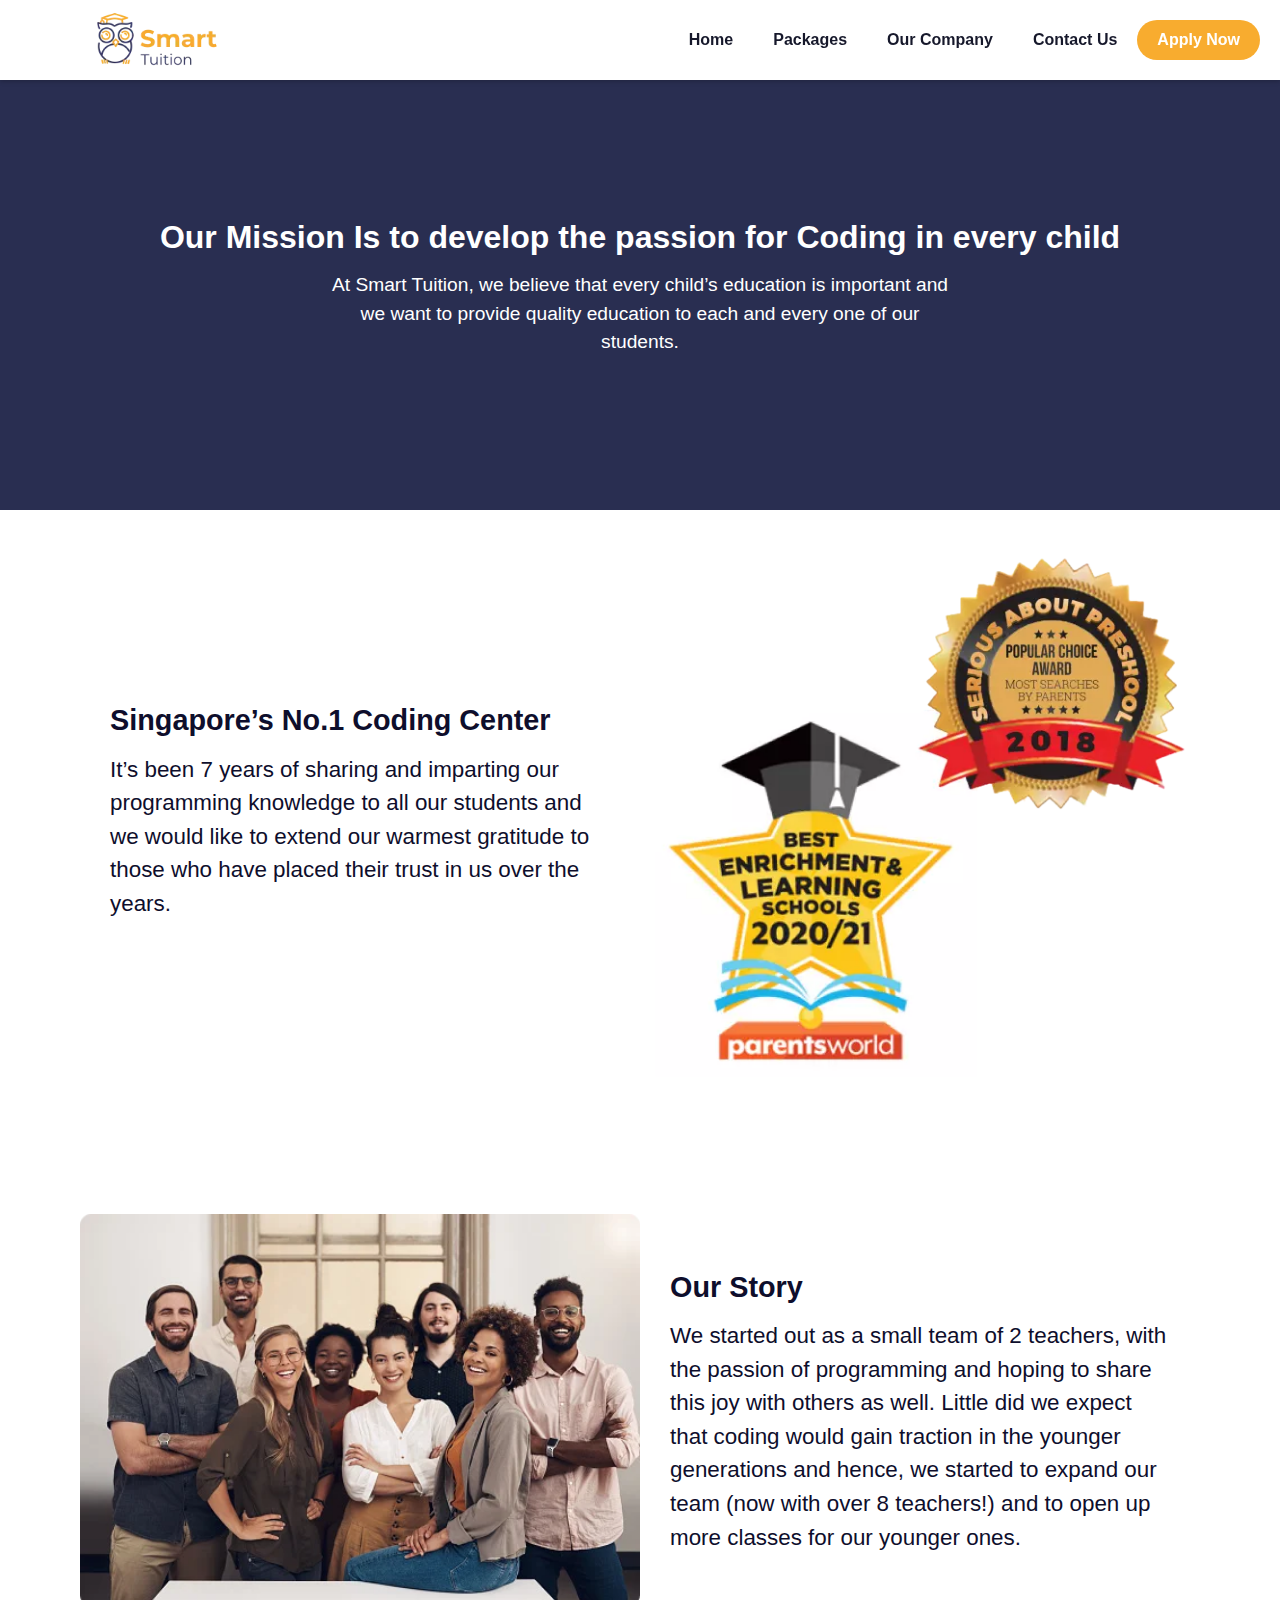
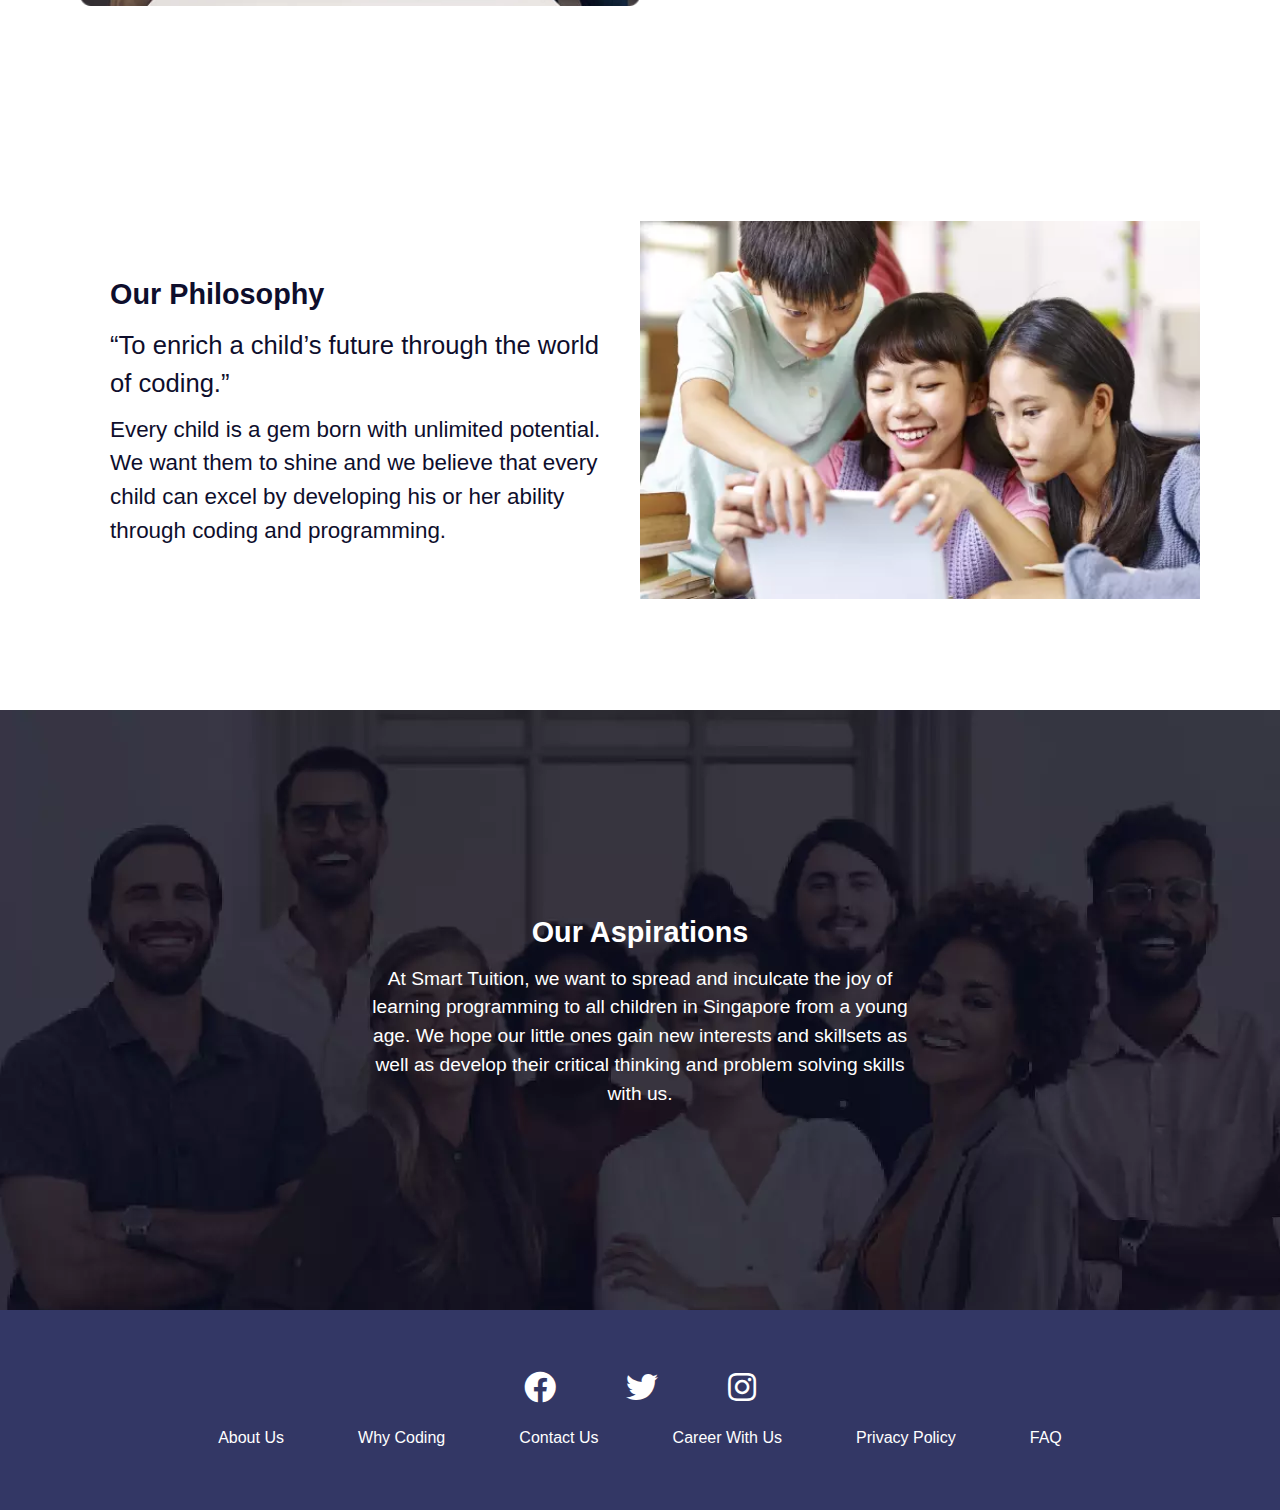
==== aboutus.html @ d2e72e88 "Compress and delete images" ====
<!DOCTYPE html>
<html lang="en">
  <head>
    <!-- Required meta tags -->
    <meta charset="utf-8" />
    <meta name="viewport" content="width=device-width, initial-scale=1" />

    <!-- Favicon -->
    <link
      href="assets/favicon-16x16.webp"
      rel="shortcut icon"
      type="image/x-icon"
    />

    <!-- Bootstrap CSS -->
    <link
      href="https://cdn.jsdelivr.net/npm/bootstrap@5.1.1/dist/css/bootstrap.min.css"
      rel="stylesheet"
      integrity="sha384-F3w7mX95PdgyTmZZMECAngseQB83DfGTowi0iMjiWaeVhAn4FJkqJByhZMI3AhiU"
      crossorigin="anonymous"
    />
    <!-- Font Awesom Icons -->
    <link
      rel="stylesheet"
      href="https://cdnjs.cloudflare.com/ajax/libs/font-awesome/5.15.4/css/all.min.css"
      integrity="sha512-1ycn6IcaQQ40/MKBW2W4Rhis/DbILU74C1vSrLJxCq57o941Ym01SwNsOMqvEBFlcgUa6xLiPY/NS5R+E6ztJQ=="
      crossorigin="anonymous"
      referrerpolicy="no-referrer"
    />

    <link
      rel="stylesheet"
      href="https://maxcdn.bootstrapcdn.com/bootstrap/4.0.0/css/bootstrap.min.css"
      integrity="sha384-Gn5384xqQ1aoWXA+058RXPxPg6fy4IWvTNh0E263XmFcJlSAwiGgFAW/dAiS6JXm"
      crossorigin="anonymous"
    />

    <link href="css/layoutstyle.css" rel="stylesheet" />
    <link href="css/aboutus.css" rel="stylesheet" />
    <!-- Need Update Title -->
    <title>Smart Skills For The Future - Smart Tuition Pte Ltd</title>
    <!-- Global site tag (gtag.js) - Google Analytics -->
    <script
      async
      src="https://www.googletagmanager.com/gtag/js?id=G-HZ8M1TP60J"
    ></script>
    <script>
      window.dataLayer = window.dataLayer || [];
      function gtag() {
        dataLayer.push(arguments);
      }
      gtag("js", new Date());

      gtag("config", "G-HZ8M1TP60J");
    </script>
  </head>
  <body>
    <div class="main">
      <!-- Header/Navbar -->
      <div id="headerID" class="header-white">
        <img id="logo2" src="assets/logo.webp" alt="logo" height="70" />
        <div class="nav-bar">
          <a id="header-link" class="header-nav-whiteBG" href="index.html">
            <div>Home</div>
          </a>
          <div>
            <button
              id="header-link2"
              onclick="myFunction()"
              class="header-nav-whiteBG"
              style="border: none; background-color: transparent"
            >
              Packages
            </button>
            <div id="myDropdown" class="dropdown-content">
              <a href="below12.html">Below 12</a>
              <a href="above12.html">Above 12</a>
              <a href="holiday.html">Holiday Programs</a>
            </div>
          </div>
          <div>
            <button
              id="header-link3"
              onclick="myFunction2()"
              class="header-nav-whiteBG"
              style="border: none; background-color: transparent"
            >
              Our Company
            </button>
            <div id="myDropdown2" class="dropdown-content2">
              <a href="aboutus.html">About Us</a>
              <a href="whycoding.html">Why Coding?</a>
              <a href="careers.html">Careers With Us</a>
            </div>
          </div>
          <a id="header-link4" class="header-nav-whiteBG" href="contact.html">
            <div>Contact Us</div>
          </a>
          <a class="nav-apply-cta" href="signup.html">
            <div>Apply Now</div>
          </a>
        </div>
        <div class="mobile">
          <a href="#" onclick="openNav()">
            <i class="fas fa-bars fa-2x"></i>
          </a>
        </div>
        <div id="mySidenav" class="sidenav">
          <a href="javascript:void(0)" class="closebtn" onclick="closeNav()"
            >&times;</a
          >
          <a href="index.html">Home</a>
          <a href="aboutus.html">About Us</a>
          <a href="below12.html">Below 12</a>
          <a href="above12.html">Above 12</a>
          <a href="holiday.html">Holiday Programs</a>
          <a href="whycoding.html">Why Coding?</a>
          <a href="careers.html">Careers With Us</a>
          <a href="contact.html">Contact Us</a>
        </div>
      </div>
      <div class="body">
        <div class="mission-container">
          <div class="mission-header">
            Our Mission Is to develop the passion for Coding in every child
          </div>
          <div class="mission">
            At Smart Tuition, we believe that every child’s education is
            important and we want to provide quality education to each and every
            one of our students.
          </div>
        </div>
        <div class="awards-container">
          <div class="awards-content">
            <div class="section-header">Singapore’s No.1 Coding Center</div>
            <div class="section-text">
              It’s been 7 years of sharing and imparting our programming
              knowledge to all our students and we would like to extend our
              warmest gratitude to those who have placed their trust in us over
              the years.
            </div>
          </div>
          <img class="awards-img" src="assets/awards.webp" alt="awards" />
        </div>
        <div class="ourstory-container">
          <img
            class="ourstory-img"
            src="assets/our-staff.webp"
            alt="our-staff"
          />
          <div class="ourstory-content">
            <div class="section-header">Our Story</div>
            <div class="section-text">
              We started out as a small team of 2 teachers, with the passion of
              programming and hoping to share this joy with others as well.
              Little did we expect that coding would gain traction in the
              younger generations and hence, we started to expand our team (now
              with over 8 teachers!) and to open up more classes for our younger
              ones.
            </div>
          </div>
        </div>
        <div class="philosophy-container">
          <div class="ourstory-content">
            <div class="section-header">Our Philosophy</div>
            <div class="section-subheader">
              “To enrich a child’s future through the world of coding.”
            </div>
            <div class="section-text">
              Every child is a gem born with unlimited potential. We want them
              to shine and we believe that every child can excel by developing
              his or her ability through coding and programming.
            </div>
          </div>
          <img
            class="philo-img"
            src="assets/child-learning.webp"
            alt="child-learning"
          />
        </div>
        <div class="aspiration-container">
          <div class="aspirations-header">Our Aspirations</div>
          <div class="aspirations-text">
            At Smart Tuition, we want to spread and inculcate the joy of
            learning programming to all children in Singapore from a young age.
            We hope our little ones gain new interests and skillsets as well as
            develop their critical thinking and problem solving skills with us.
          </div>
        </div>
      </div>
      <div class="footer">
        <div class="socials-container">
          <a href="#"><i class="fab fa-facebook fa-2x"></i></a>
          <a href="#"><i class="fab fa-twitter fa-2x"></i></a>
          <a href="#"><i class="fab fa-instagram fa-2x"></i></a>
        </div>
        <div class="footer-links">
          <a href="aboutus.html">About Us</a>
          <a href="whycoding.html">Why Coding</a>
          <a href="contact.html">Contact Us</a>
          <a href="careers.html">Career With Us</a>
          <a href="privacy-policy.html">Privacy Policy</a>
          <a href="faq.html">FAQ</a>
        </div>
      </div>
    </div>
    <!-- Option 1: Bootstrap Bundle with Popper -->
    <script
      src="https://cdn.jsdelivr.net/npm/bootstrap@5.1.1/dist/js/bootstrap.bundle.min.js"
      integrity="sha384-/bQdsTh/da6pkI1MST/rWKFNjaCP5gBSY4sEBT38Q/9RBh9AH40zEOg7Hlq2THRZ"
      crossorigin="anonymous"
    ></script>
    <script src="javascript/index.js"></script>
  </body>
</html>
---- css/layoutstyle.css ----
.main {
  font-family: Arial, Helvetica, sans-serif;
  min-width: 280px;
  max-width: 1400px;
  margin: auto;
  /* background-color: #fcfcfc; */
  color: #0e0e2c;
}
.header-white {
  position: fixed;
  top: 0;
  max-width: 1400px;
  margin: auto;
  width: 100%;
  padding: 10px 20px;
  z-index: 10000;
  transition: all 0.2s ease-in-out;
  min-height: 80px;
  background: #fff;
  text-align: center;
  line-height: 40px;
  box-shadow: 0 1px 5px rgba(0, 0, 0, 0.25);
}

.header-transparent {
  position: fixed;
  top: 0;
  max-width: 1400px;
  margin: auto;
  width: 100%;
  padding: 10px 20px;
  z-index: 10000;
  transition: all 0.2s ease-in-out;
  min-height: 80px;
  background: rgba(0, 0, 0, 0.2);
  text-align: center;
  line-height: 40px;
  box-shadow: 0 1px 5px rgba(0, 0, 0, 0.25);
}

.nav-bar {
  display: flex;
  flex-direction: row;
  justify-content: flex-end;
  align-items: center;
  font-size: 1em;
}

.dropdown-content {
  display: none;
  position: absolute;
  background-color: #f1f1f1;
  min-width: 160px;
  box-shadow: 0px 8px 16px 0px rgba(0, 0, 0, 0.2);
  z-index: 1;
  text-align: left;
}

.dropdown-content a {
  color: #171d24;
  background-color: #fcfcfc;
  padding: 4px 16px;
  text-decoration: none;
  display: block;
  /* border-bottom: 1px solid #281b365d; */
}

/* Change color of dropdown links on hover */
.dropdown-content a:hover {
  background-color: #16182b;
  color: #fcfcfc;
}
.dropdown-content2 {
  display: none;
  position: absolute;
  background-color: #f1f1f1;
  min-width: 160px;
  box-shadow: 0px 8px 16px 0px rgba(0, 0, 0, 0.2);
  z-index: 1;
  text-align: left;
}

.dropdown-content2 a {
  color: #171d24;
  background-color: #fcfcfc;
  padding: 4px 16px;
  text-decoration: none;
  display: block;
  /* border-bottom: 1px solid #281b365d; */
}

/* Change color of dropdown links on hover */
.dropdown-content2 a:hover {
  background-color: #16182b;
  color: #fcfcfc;
}

/* Show the dropdown menu (use JS to add this class to the .dropdown-content container when the user clicks on the dropdown button) */
.show {
  display: block;
}

.header-nav {
  text-decoration: none;
  color: #e0e0e0;
  font-weight: bold;
  margin: 0 10px;
  padding: 10px;
}

.header-nav:hover {
  color: #fff;
  text-decoration: none;
}

.header-nav-whiteBG {
  text-decoration: none;
  color: #16182b;
  font-weight: bold;
  margin: 0 10px;
  padding: 10px;
}

.header-nav-whiteBG:hover {
  color: #333765;
  text-decoration: none;
}

.nav-apply-cta {
  text-decoration: none;
  color: #fff;
  font-weight: bold;
  border-radius: 20px;
  background-color: #f8ac2f;
  padding: 0px 20px;
  width: fit-content;
}

.nav-apply-cta:hover {
  text-decoration: none;
  color: #fff;
  background-color: #fac46d;
}

#logo {
  display: none;
  position: absolute;
  top: 0;
  left: 0;
  margin: 5px 80px;
}
#logo2 {
  display: block;
  position: absolute;
  top: 0;
  left: 0;
  margin: 5px 80px;
}

.mobile {
  display: none;
  visibility: none;
  height: 60px;
  padding: 0px 20px;
}

/* The side navigation menu */
.sidenav {
  height: 100%; /* 100% Full-height */
  width: 0; /* 0 width - change this with JavaScript */
  position: fixed; /* Stay in place */
  z-index: 1; /* Stay on top */
  top: 0; /* Stay at the top */
  right: 0;
  background-color: #111; /* Black*/
  overflow-x: hidden; /* Disable horizontal scroll */
  padding-top: 60px; /* Place content 60px from the top */
  transition: 0.5s; /* 0.5 second transition effect to slide in the sidenav */
}

/* The navigation menu links */
.sidenav a {
  padding: 8px 8px 8px 32px;
  text-decoration: none;
  font-size: 20px;
  color: #818181;
  display: block;
  transition: 0.3s;
  text-align: left;
}

/* When you mouse over the navigation links, change their color */
.sidenav a:hover {
  color: #f1f1f1;
}

/* Position and style the close button (top right corner) */
.sidenav .closebtn {
  position: absolute;
  top: 0;
  right: 25px;
  font-size: 1.5em;
  margin-left: 50px;
}

/* Content Below */

.body {
  min-height: 800px;
  background-color: #fff;
}

/* Content Above */
.footer {
  min-height: 200px;
  padding: 20px;
  width: 100%;
  color: #fff;
  background-color: #333765;
  display: flex;
  flex-direction: column;
  align-items: center;
  justify-content: center;
}

.socials-container {
  color: #fff;
  width: 30%;
  display: flex;
  flex-direction: row;
  justify-content: space-evenly;
}

.socials-container a {
  color: #fff;
}

.footer-links {
  margin-top: 20px;
  width: 80%;
  display: flex;
  flex-direction: row;
  justify-content: space-evenly;
}

.footer-links a {
  color: #fff;
  text-decoration: none;
}

.footer-links a:hover {
  color: #fff;
  text-decoration: underline;
}

@media only screen and (max-width: 768px) {
  #logo {
    margin: 5px 21px;
  }
  #logo2 {
    margin: 5px 21px;
  }

  .nav-bar {
    display: none;
    visibility: none;
  }

  .mobile {
    display: flex;
    visibility: visible;
    flex-direction: row;
    justify-content: flex-end;
    align-items: center;
  }

  .socials-container {
    width: 70%;
  }

  .footer-links {
    flex-direction: column;
  }
}
---- css/aboutus.css ----
.mission-container {
  background-color: #292e51;
  height: 450px;
  display: flex;
  flex-direction: column;
  justify-content: center;
  align-items: center;
  color: #fff;
  margin-top: 60px;
}

.mission-header {
  font-size: 2em;
  font-weight: bold;
  text-align: center;
}

.mission {
  font-size: 1.2em;
  text-align: center;
  width: 50%;
  margin-top: 10px;
}

.awards-container {
  height: 600px;
  display: flex;
  flex-direction: row;
  align-items: center;
  padding: 40px 80px;
}

.awards-content {
  display: flex;
  flex-direction: column;
  width: 50%;
  padding: 30px;
}

.section-header {
  font-size: 1.8em;
  font-weight: bold;
}

.section-text {
  font-size: 1.4em;
  margin-top: 10px;
}

.awards-img {
  width: 50%;
  height: auto;
  object-fit: cover;
}

.ourstory-container {
  height: 600px;
  display: flex;
  flex-direction: row;
  align-items: center;
  padding: 40px 80px;
}

.ourstory-img {
  width: 50%;
  height: auto;
  object-fit: cover;
}

.ourstory-content {
  display: flex;
  flex-direction: column;
  width: 50%;
  padding: 30px;
}

.philosophy-container {
  height: 600px;
  display: flex;
  flex-direction: row;
  align-items: center;
  padding: 40px 80px;
}

.philo-img {
  width: 50%;
  height: auto;
  object-fit: cover;
}

.section-subheader {
  font-size: 1.6em;
  margin-top: 10px;
}

.aspiration-container {
  height: 600px;
  background-image: url(../assets/aspirations-bg.webp);
  background-position: 50% 0%;
  display: flex;
  flex-direction: column;
  align-items: center;
  justify-content: center;
  color: #fff;
  padding: 40px 80px 40px;
}

.aspirations-header {
  font-size: 1.8em;
  font-weight: bold;
  text-align: center;
}

.aspirations-text {
  font-size: 1.2em;
  width: 50%;
  text-align: center;
  margin-top: 10px;
}

@media only screen and (max-width: 768px) {
  .mission,
  .mission-header {
    width: 80%;
  }

  .awards-container,
  .ourstory-container,
  .philosophy-container,
  .aspiration-container {
    padding: 40px 20px;
    height: fit-content;
  }

  .awards-container,
  .philosophy-container {
    flex-direction: column-reverse;
  }

  .awards-content,
  .awards-img,
  .ourstory-content,
  .ourstory-img,
  .philo-img,
  .aspirations-text {
    width: 100%;
  }
  .ourstory-container {
    flex-direction: column;
  }
  .ourstory-content,
  .awards-content {
    padding: 20px 0px;
  }
}
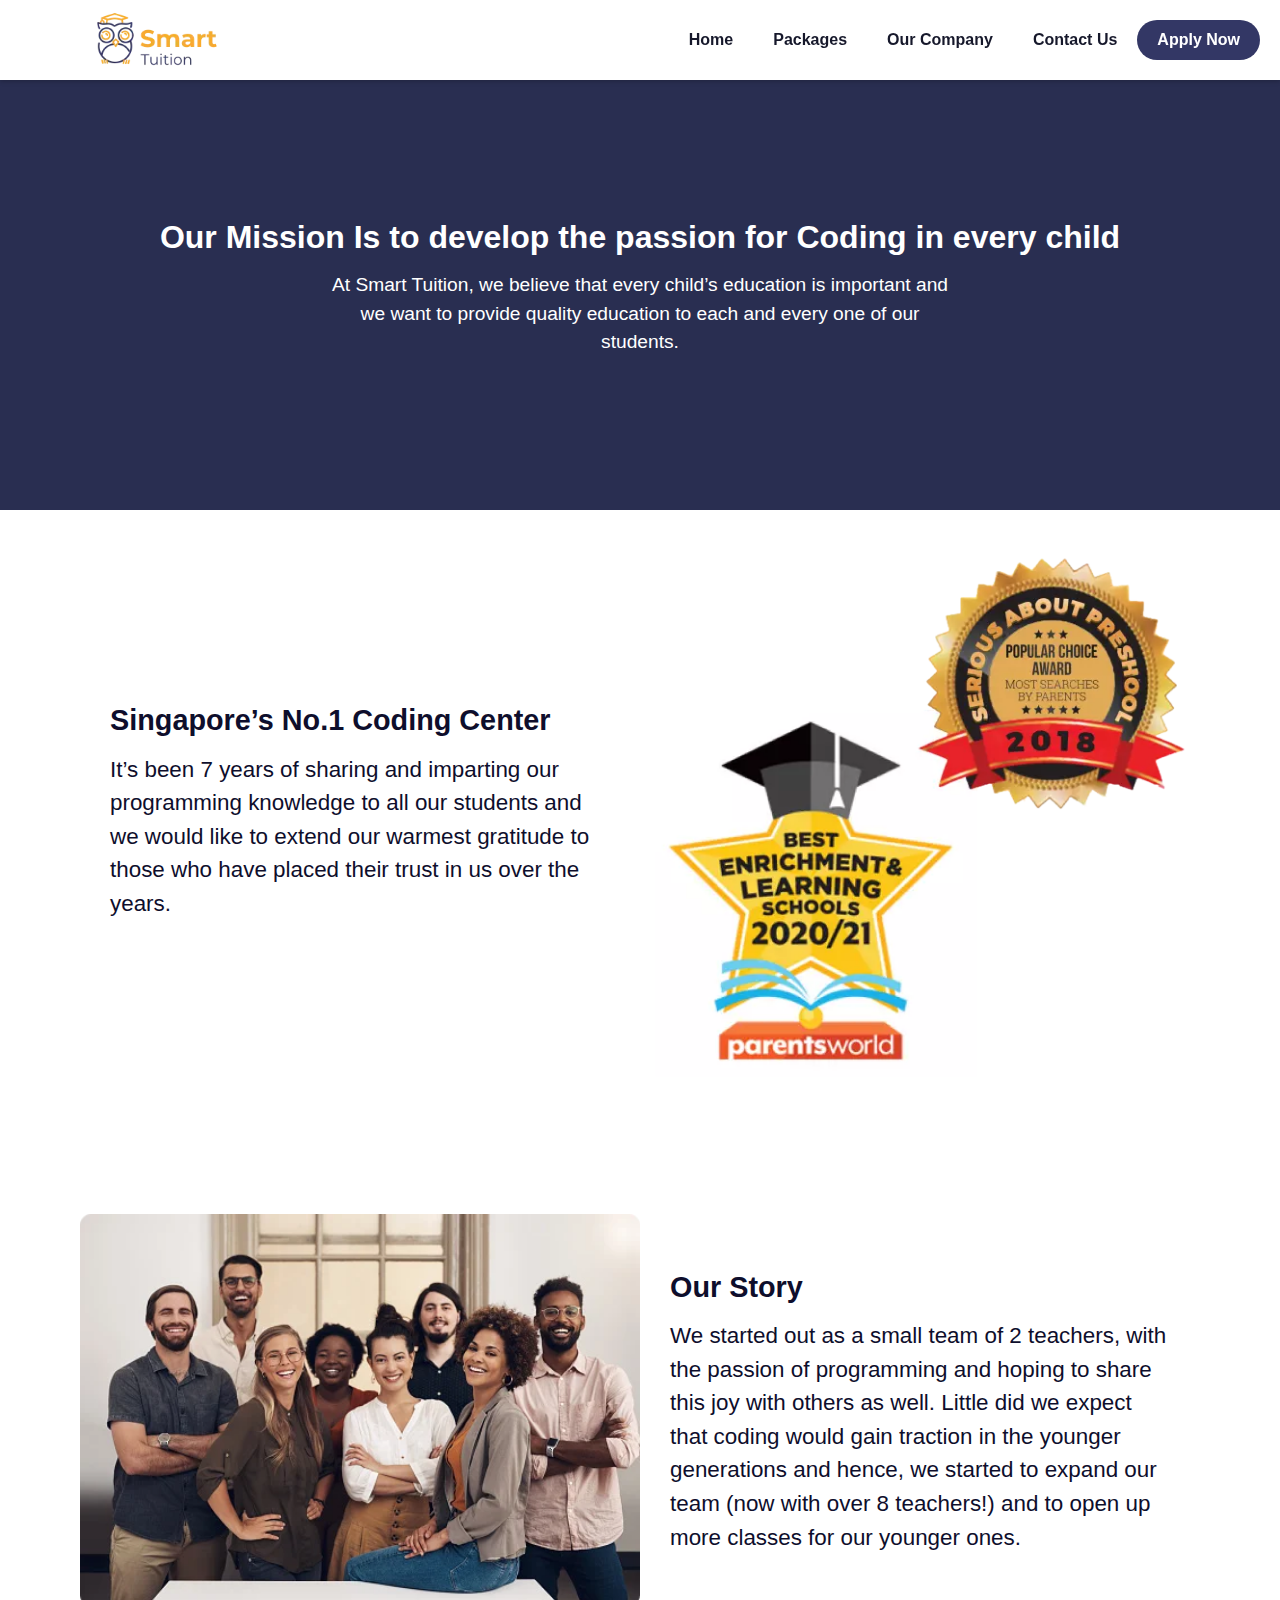
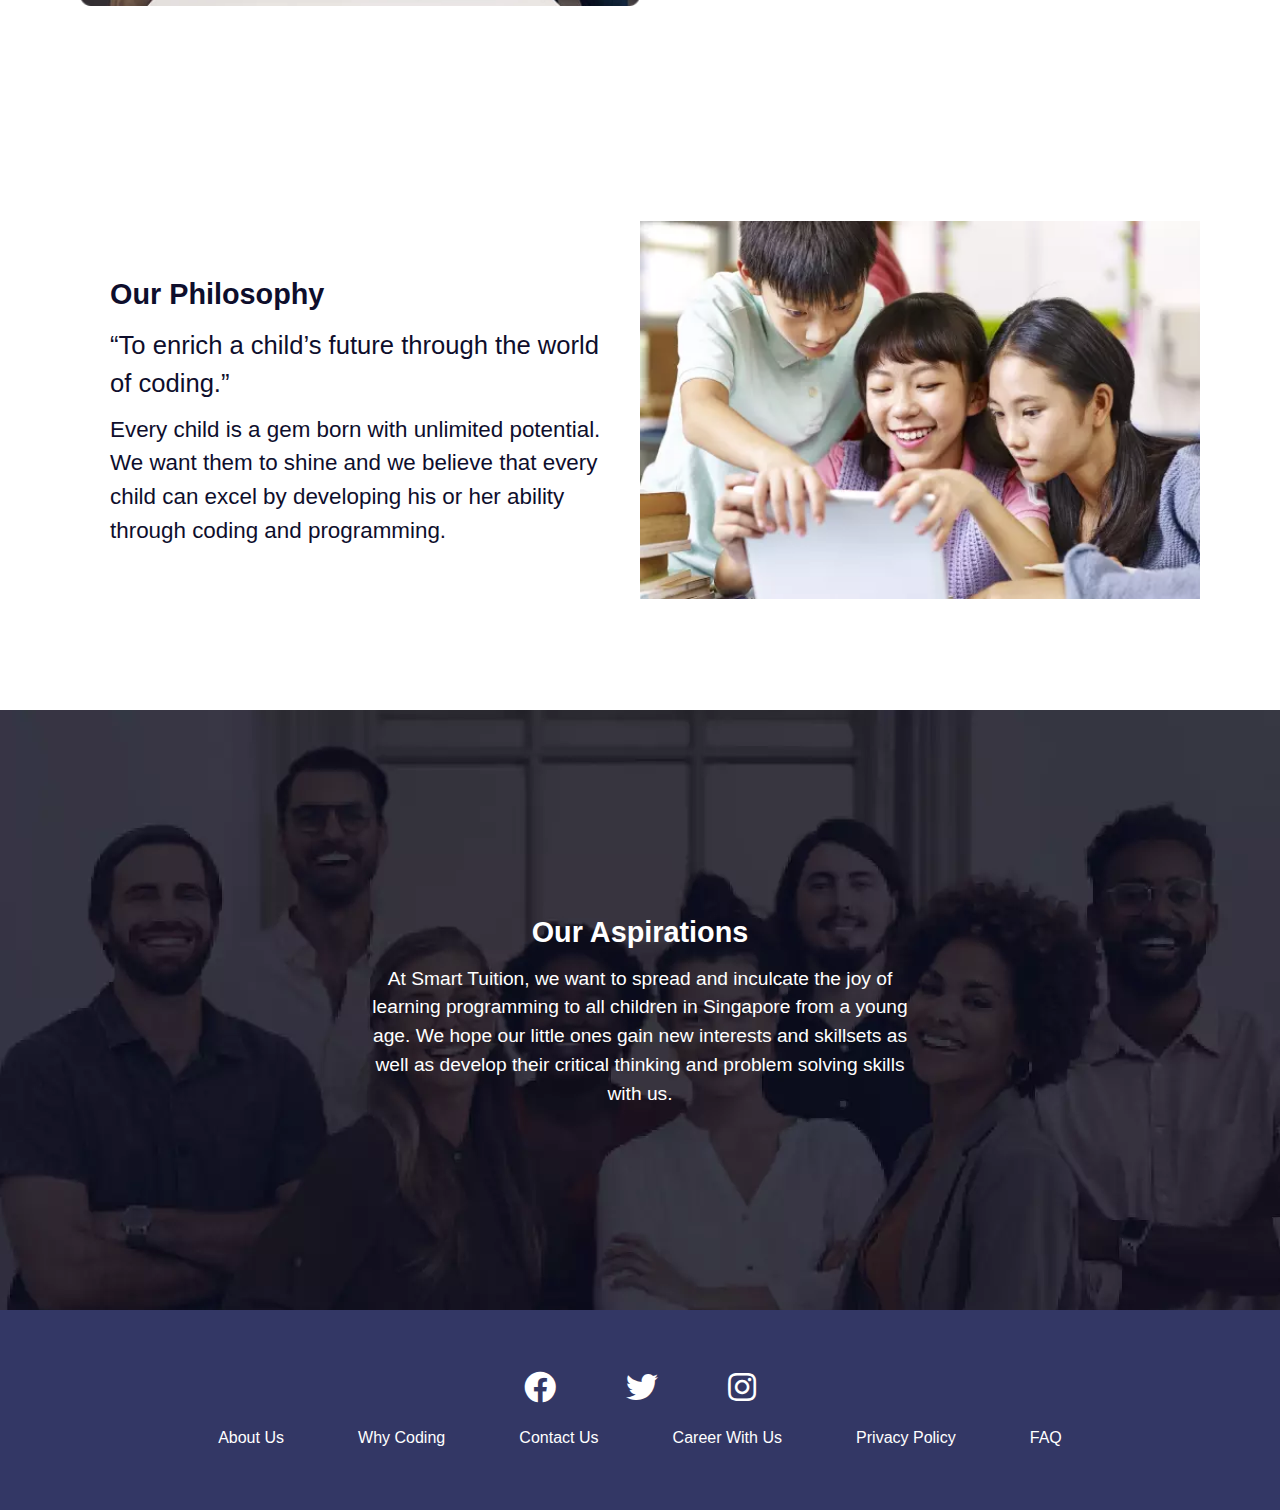
==== commit 302207a1: "Add meta description and styling changes" ====
--- a/aboutus.html
+++ b/aboutus.html
@@ -4,7 +4,10 @@
     <!-- Required meta tags -->
     <meta charset="utf-8" />
     <meta name="viewport" content="width=device-width, initial-scale=1" />
-
+    <meta
+      name="description"
+      content="Smart Tuition is the No.1 center for teaching young minds how to code. Start your Free Trial today!"
+    />
     <!-- Favicon -->
     <link
       href="assets/favicon-16x16.webp"
--- a/css/layoutstyle.css
+++ b/css/layoutstyle.css
@@ -122,24 +122,39 @@
 }
 
 .header-nav-whiteBG:hover {
+  color: #6f3888;
+  text-decoration: none;
+}
+
+.nav-apply-cta-dark {
+  text-decoration: none;
   color: #333765;
-  text-decoration: none;
-}
-
-.nav-apply-cta {
-  text-decoration: none;
-  color: #fff;
   font-weight: bold;
   border-radius: 20px;
-  background-color: #f8ac2f;
+  background-color: #fff;
   padding: 0px 20px;
   width: fit-content;
 }
 
+.nav-apply-cta-dark:hover {
+  text-decoration: none;
+  color: #6f3888;
+}
+
+.nav-apply-cta {
+  text-decoration: none;
+  color: #fff;
+  font-weight: bold;
+  border-radius: 20px;
+  background-color: #333765;
+  padding: 0px 20px;
+  width: fit-content;
+}
+
 .nav-apply-cta:hover {
   text-decoration: none;
   color: #fff;
-  background-color: #fac46d;
+  background-color: #fdb542;
 }
 
 #logo {
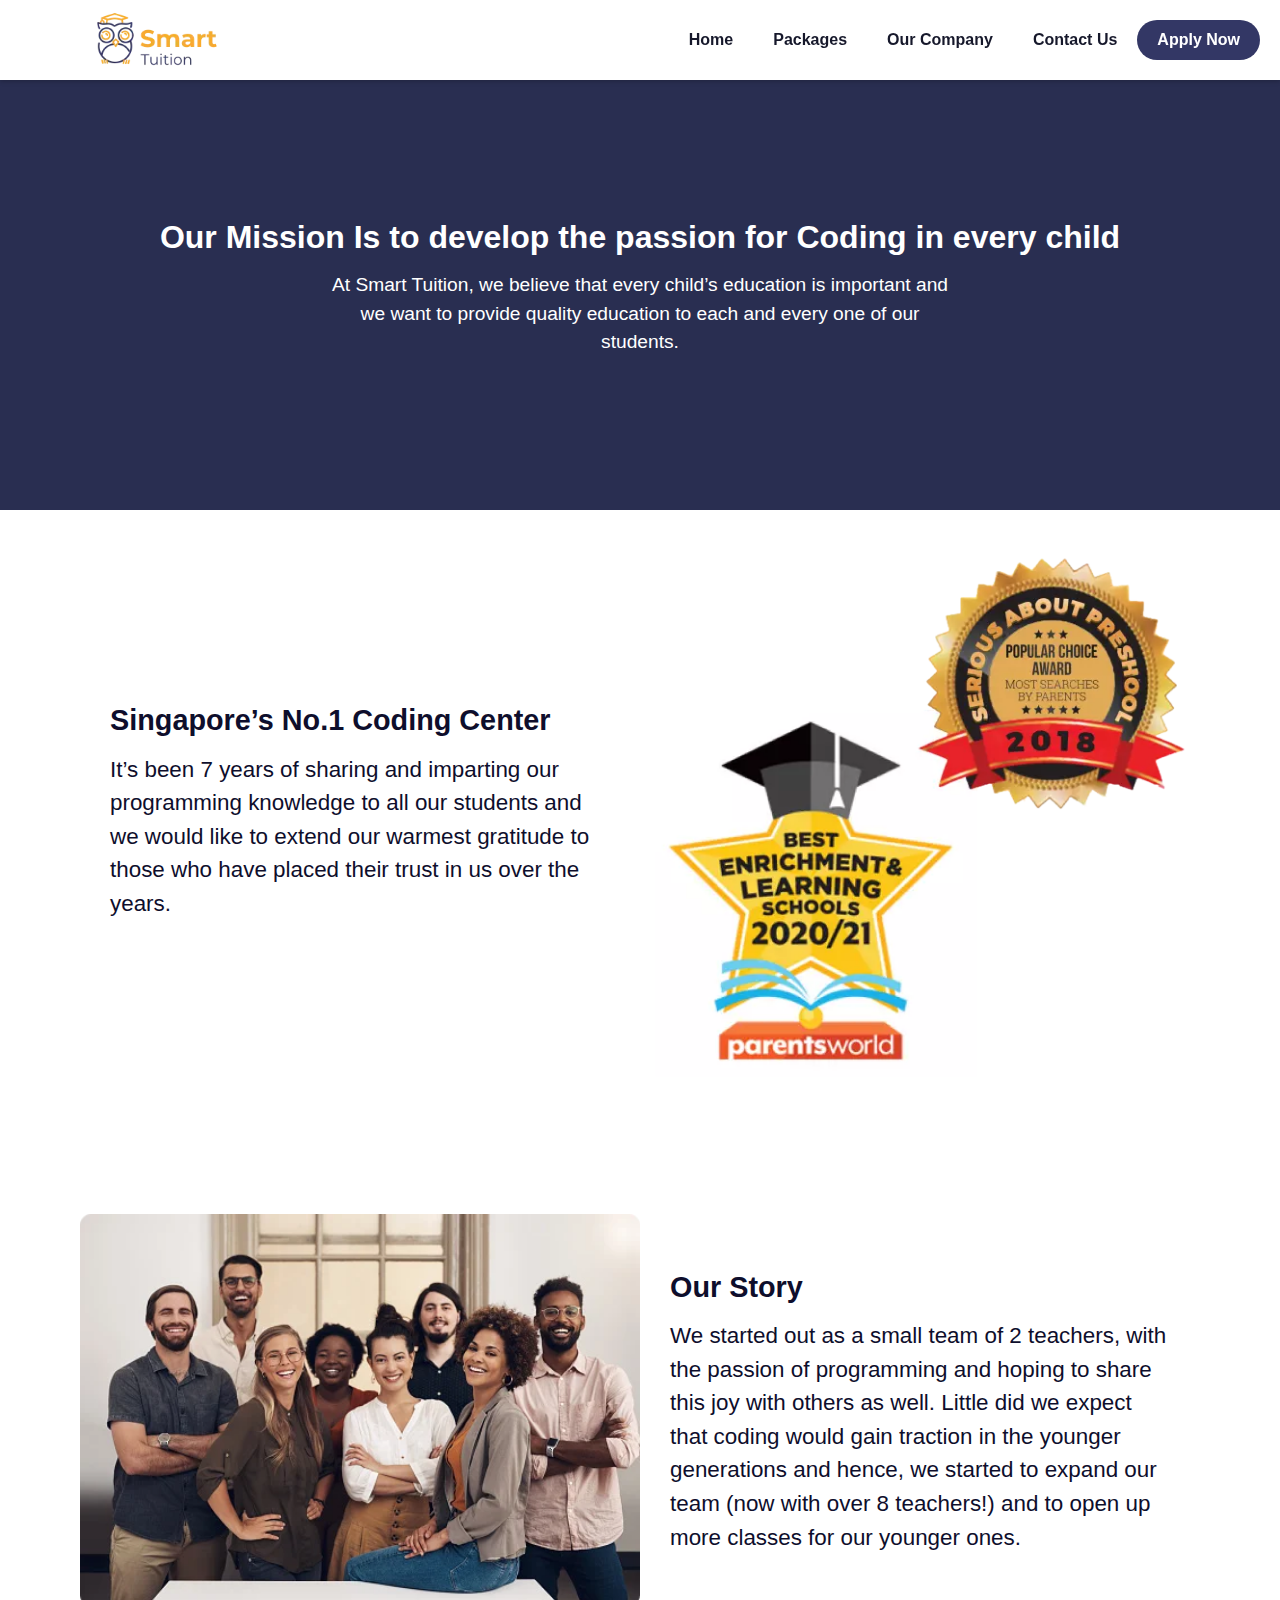
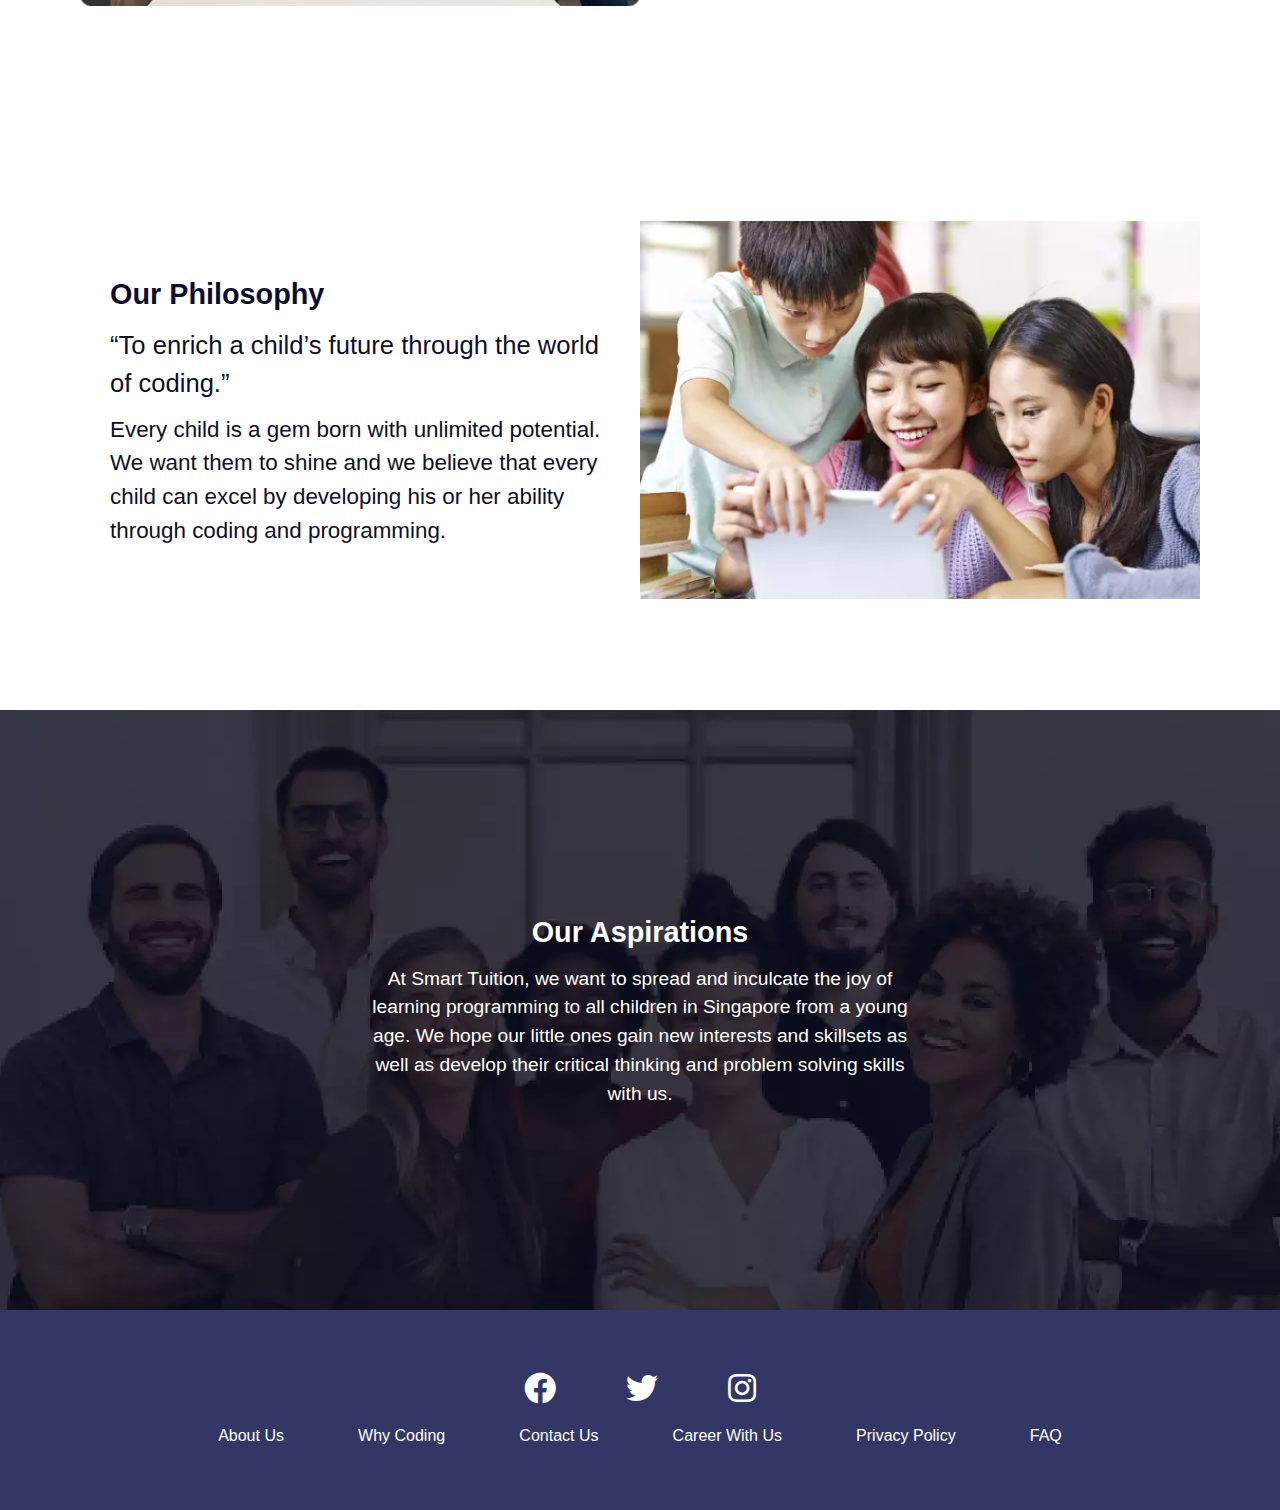
==== commit bc690a71: "Remove deadlinks, small styling changes" ====
--- a/aboutus.html
+++ b/aboutus.html
@@ -193,9 +193,9 @@
       </div>
       <div class="footer">
         <div class="socials-container">
-          <a href="#"><i class="fab fa-facebook fa-2x"></i></a>
-          <a href="#"><i class="fab fa-twitter fa-2x"></i></a>
-          <a href="#"><i class="fab fa-instagram fa-2x"></i></a>
+          <i class="fab fa-facebook fa-2x"></i>
+          <i class="fab fa-twitter fa-2x"></i>
+          <i class="fab fa-instagram fa-2x"></i>
         </div>
         <div class="footer-links">
           <a href="aboutus.html">About Us</a>
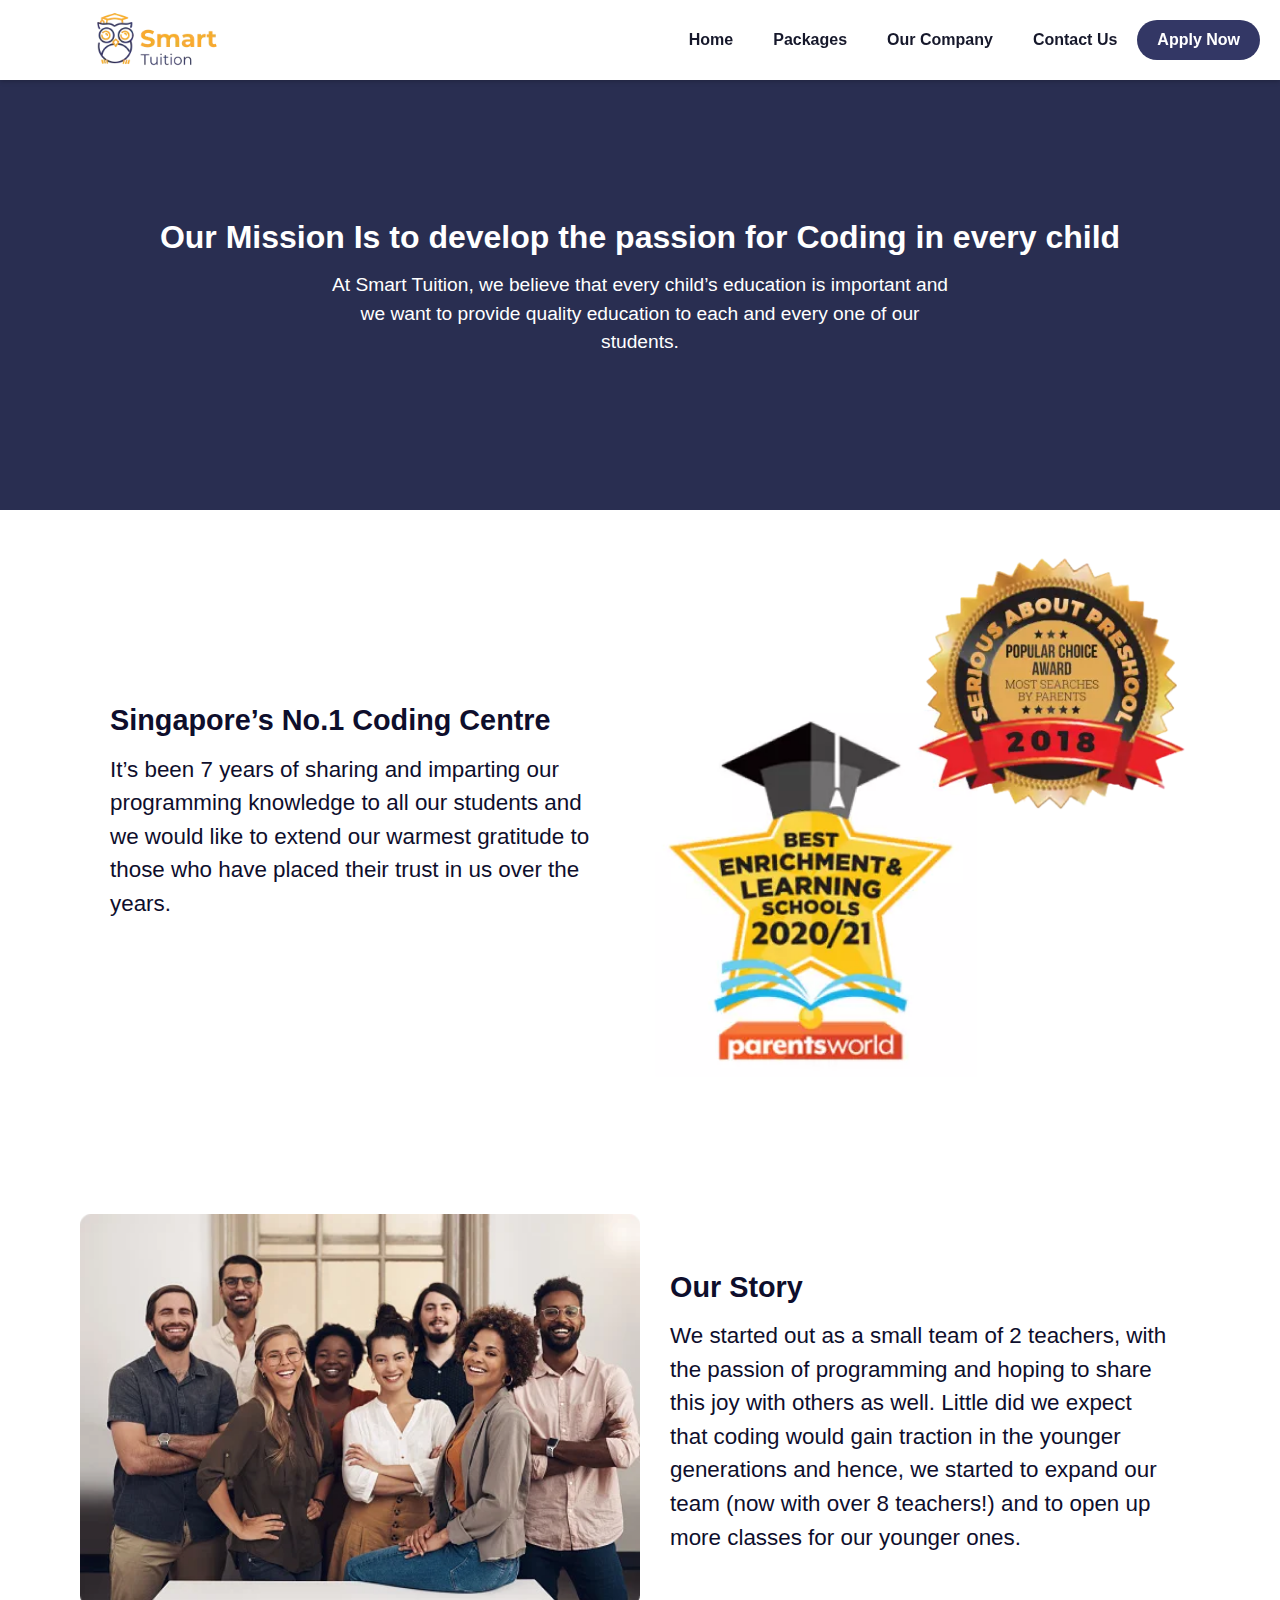
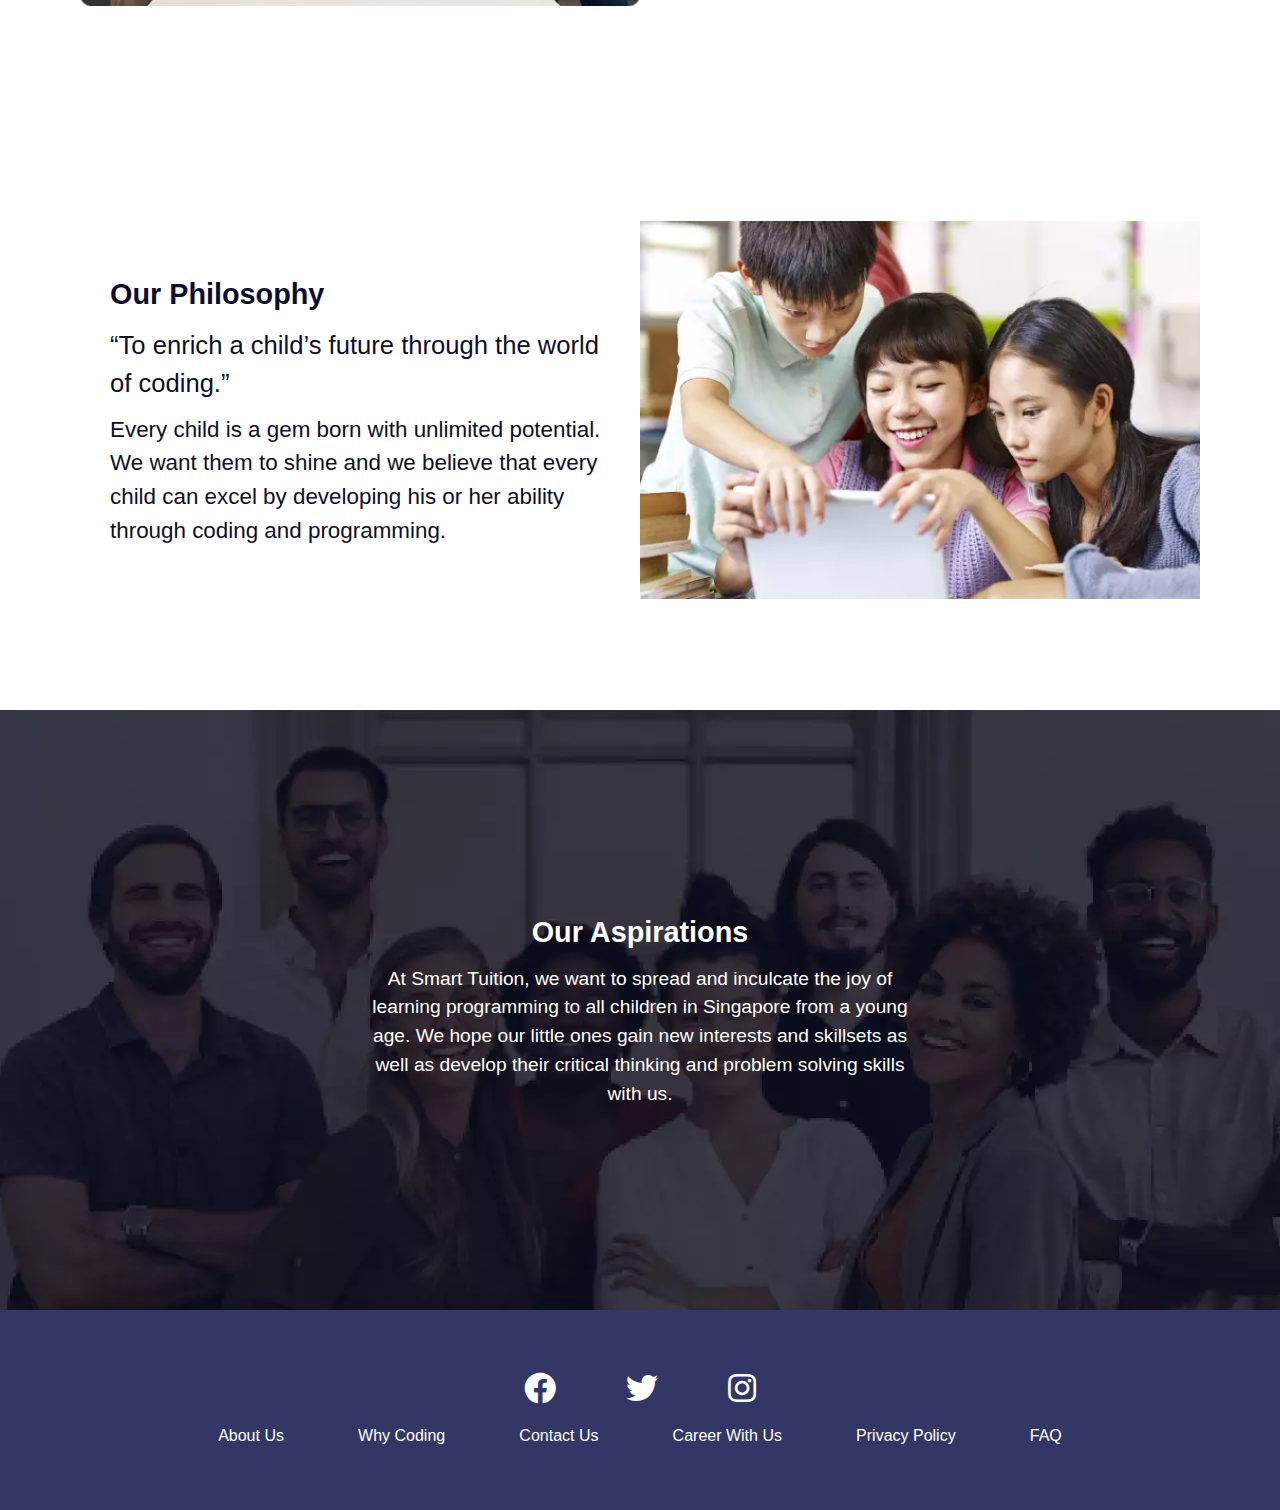
==== commit cfa92d5a: "Update SEO meta description and title" ====
--- a/aboutus.html
+++ b/aboutus.html
@@ -6,7 +6,7 @@
     <meta name="viewport" content="width=device-width, initial-scale=1" />
     <meta
       name="description"
-      content="Smart Tuition is the No.1 center for teaching young minds how to code. Start your Free Trial today!"
+      content="With our strong drive to teach children how to program, we managed to build our small team up to where we are now in just 7 years. Our philosophy is to…"
     />
     <!-- Favicon -->
     <link
@@ -41,7 +41,7 @@
     <link href="css/layoutstyle.css" rel="stylesheet" />
     <link href="css/aboutus.css" rel="stylesheet" />
     <!-- Need Update Title -->
-    <title>Smart Skills For The Future - Smart Tuition Pte Ltd</title>
+    <title>About Us - Smart Tuition Pte Ltd - No. 1 Coding Centre in SG</title>
     <!-- Global site tag (gtag.js) - Google Analytics -->
     <script
       async
@@ -76,7 +76,7 @@
               Packages
             </button>
             <div id="myDropdown" class="dropdown-content">
-              <a href="below12.html">Below 12</a>
+              <a href="below12.html">12 And Below</a>
               <a href="above12.html">Above 12</a>
               <a href="holiday.html">Holiday Programs</a>
             </div>
@@ -114,7 +114,7 @@
           >
           <a href="index.html">Home</a>
           <a href="aboutus.html">About Us</a>
-          <a href="below12.html">Below 12</a>
+          <a href="below12.html">12 And Below</a>
           <a href="above12.html">Above 12</a>
           <a href="holiday.html">Holiday Programs</a>
           <a href="whycoding.html">Why Coding?</a>
@@ -135,7 +135,7 @@
         </div>
         <div class="awards-container">
           <div class="awards-content">
-            <div class="section-header">Singapore’s No.1 Coding Center</div>
+            <div class="section-header">Singapore’s No.1 Coding Centre</div>
             <div class="section-text">
               It’s been 7 years of sharing and imparting our programming
               knowledge to all our students and we would like to extend our
--- a/css/layoutstyle.css
+++ b/css/layoutstyle.css
@@ -154,7 +154,7 @@
 .nav-apply-cta:hover {
   text-decoration: none;
   color: #fff;
-  background-color: #fdb542;
+  background-color: #474d92;
 }
 
 #logo {
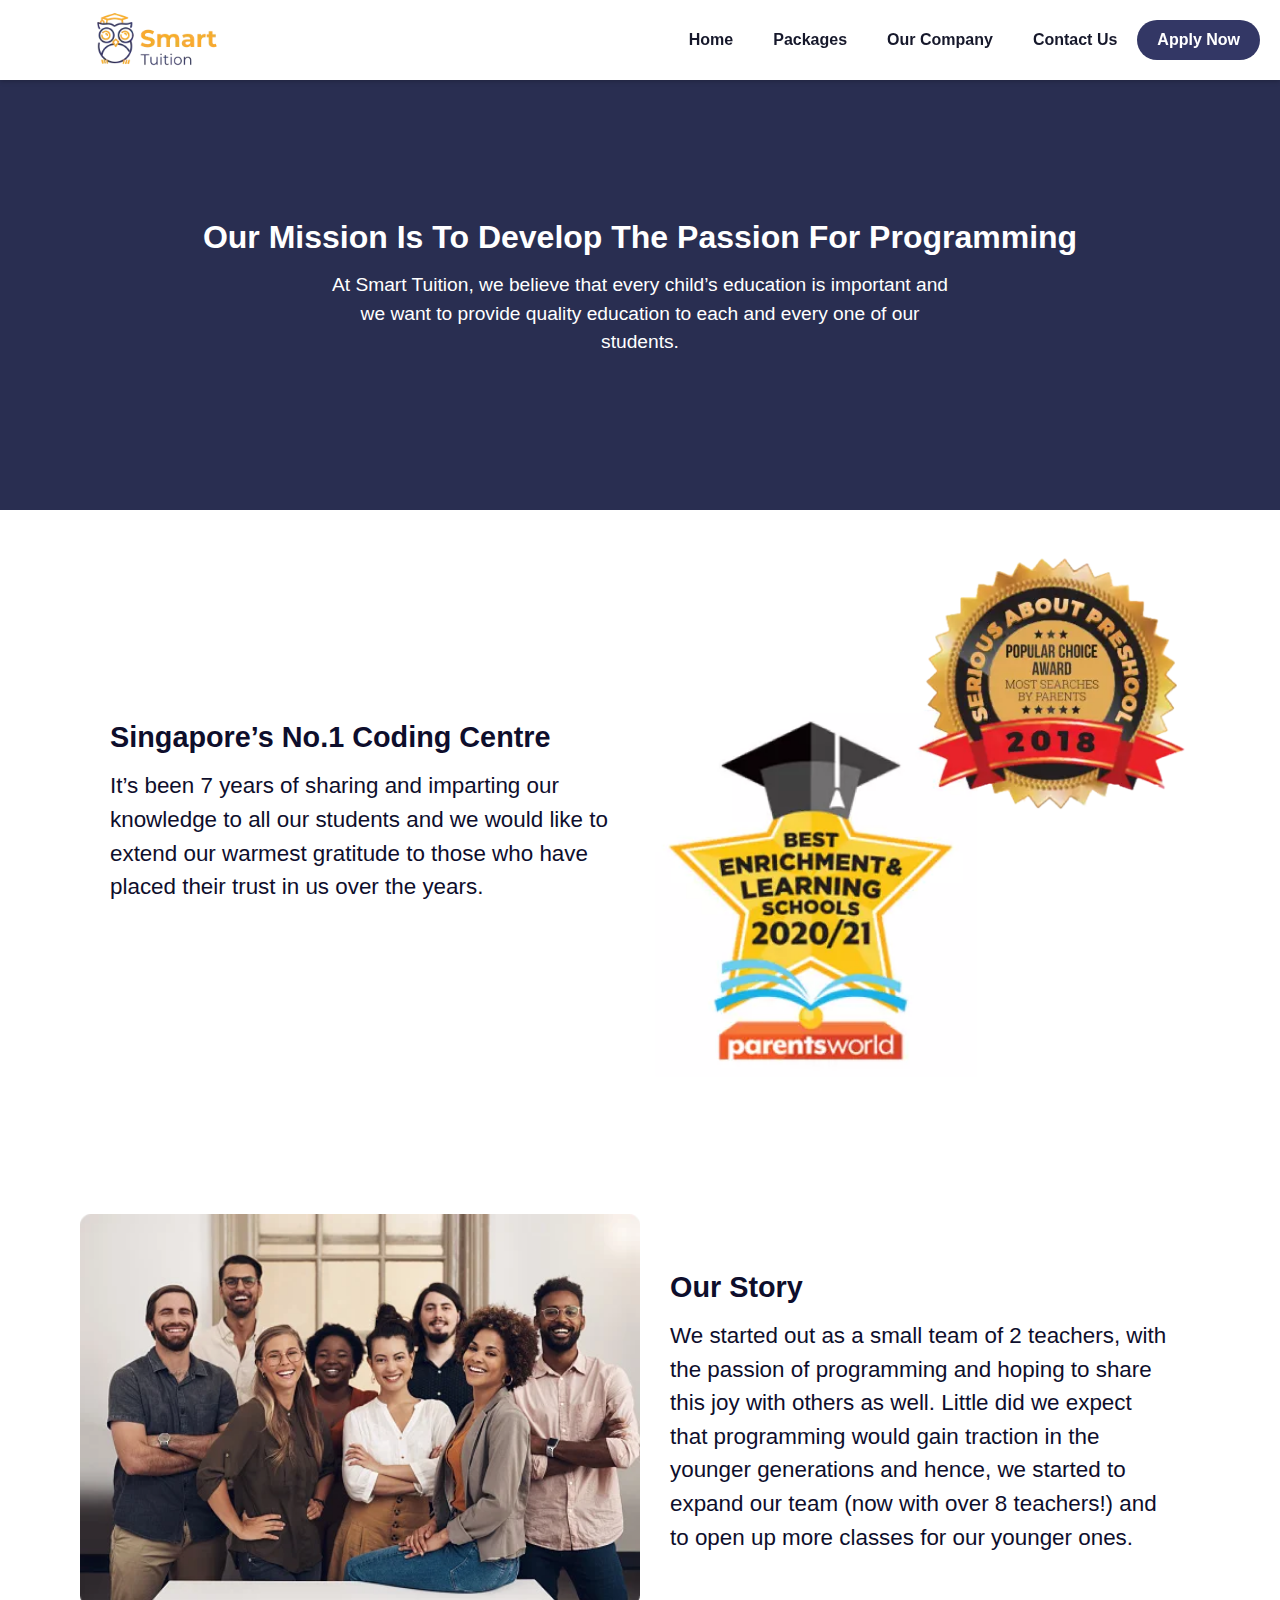
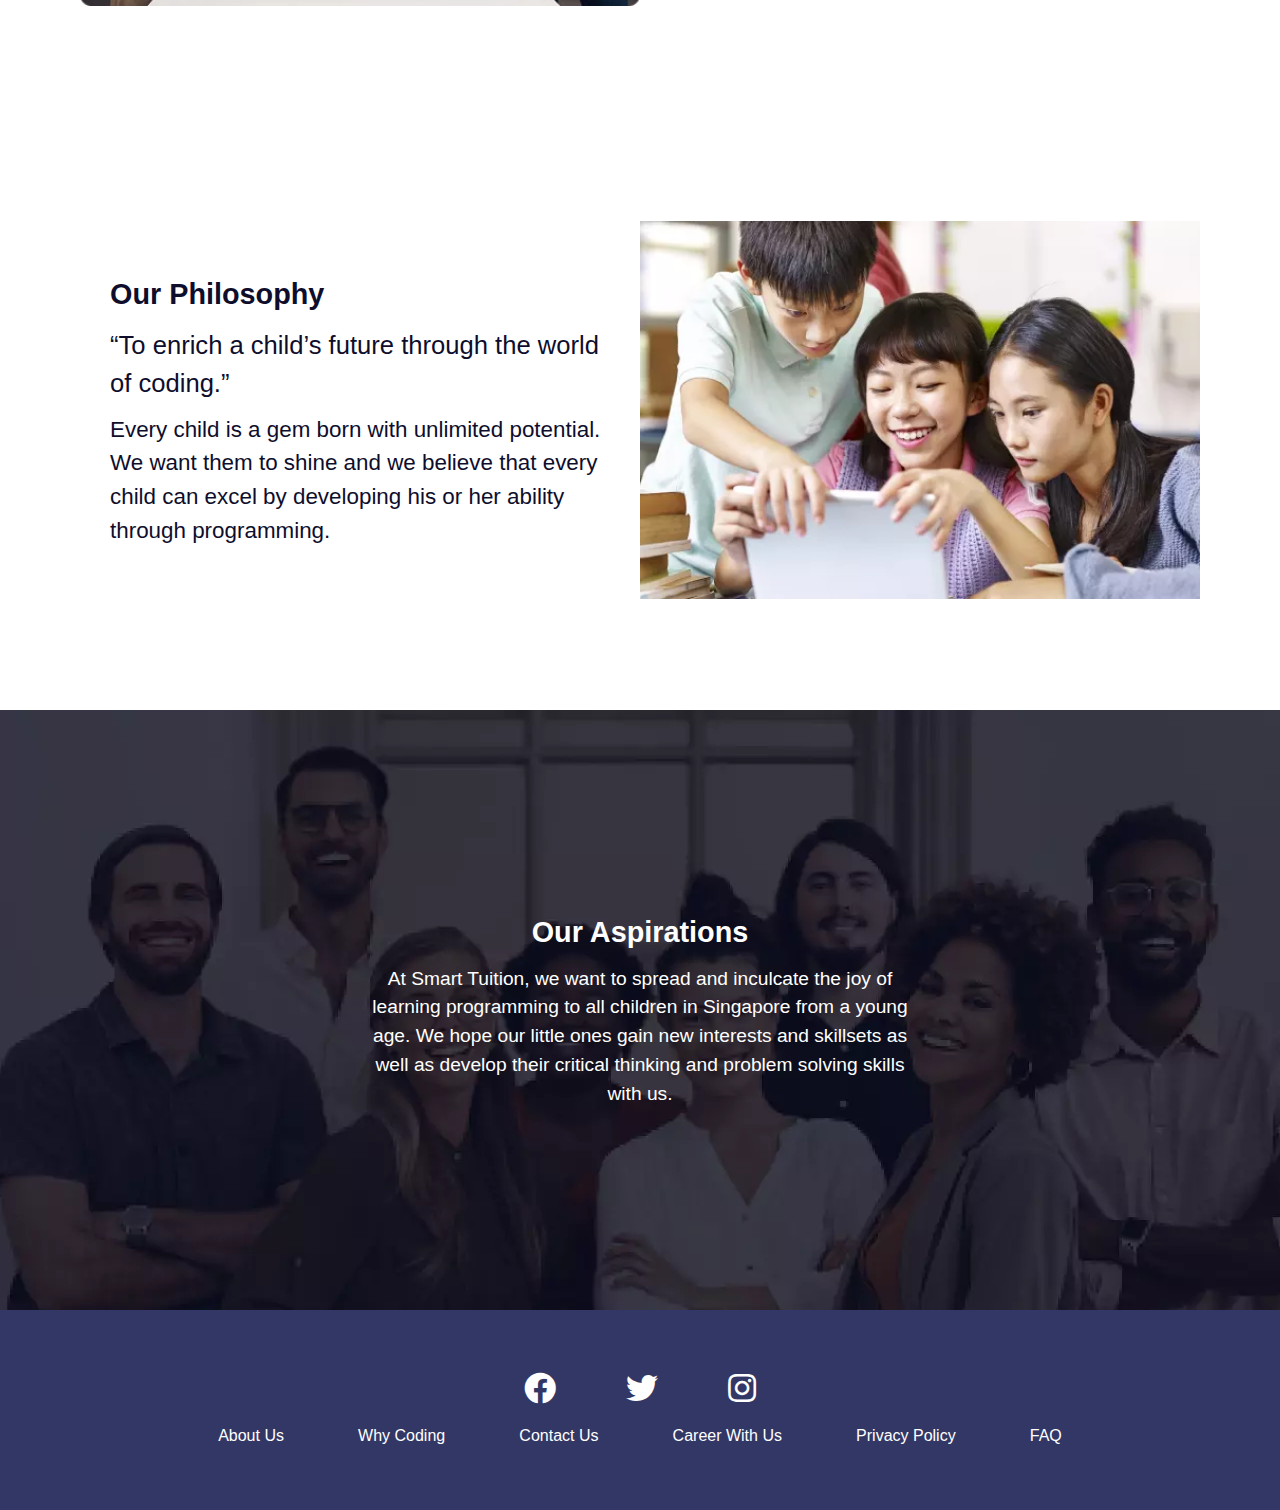
==== commit db329ed5: "content" ====
--- a/aboutus.html
+++ b/aboutus.html
@@ -76,8 +76,8 @@
               Packages
             </button>
             <div id="myDropdown" class="dropdown-content">
-              <a href="below12.html">12 And Below</a>
-              <a href="above12.html">Above 12</a>
+              <a href="below12.html">12 and Below (Junior)</a>
+              <a href="above12.html">Above 12 (Teen)</a>
               <a href="holiday.html">Holiday Programs</a>
             </div>
           </div>
@@ -114,8 +114,8 @@
           >
           <a href="index.html">Home</a>
           <a href="aboutus.html">About Us</a>
-          <a href="below12.html">12 And Below</a>
-          <a href="above12.html">Above 12</a>
+          <a href="below12.html">12 and Below (Junior)</a>
+          <a href="above12.html">Above 12 (Teen)</a>
           <a href="holiday.html">Holiday Programs</a>
           <a href="whycoding.html">Why Coding?</a>
           <a href="careers.html">Careers With Us</a>
@@ -125,7 +125,7 @@
       <div class="body">
         <div class="mission-container">
           <div class="mission-header">
-            Our Mission Is to develop the passion for Coding in every child
+            Our Mission Is To Develop The Passion For Programming
           </div>
           <div class="mission">
             At Smart Tuition, we believe that every child’s education is
@@ -137,8 +137,7 @@
           <div class="awards-content">
             <div class="section-header">Singapore’s No.1 Coding Centre</div>
             <div class="section-text">
-              It’s been 7 years of sharing and imparting our programming
-              knowledge to all our students and we would like to extend our
+              It’s been 7 years of sharing and imparting our knowledge to all our students and we would like to extend our
               warmest gratitude to those who have placed their trust in us over
               the years.
             </div>
@@ -156,7 +155,7 @@
             <div class="section-text">
               We started out as a small team of 2 teachers, with the passion of
               programming and hoping to share this joy with others as well.
-              Little did we expect that coding would gain traction in the
+              Little did we expect that programming would gain traction in the
               younger generations and hence, we started to expand our team (now
               with over 8 teachers!) and to open up more classes for our younger
               ones.
@@ -172,7 +171,7 @@
             <div class="section-text">
               Every child is a gem born with unlimited potential. We want them
               to shine and we believe that every child can excel by developing
-              his or her ability through coding and programming.
+              his or her ability through programming.
             </div>
           </div>
           <img
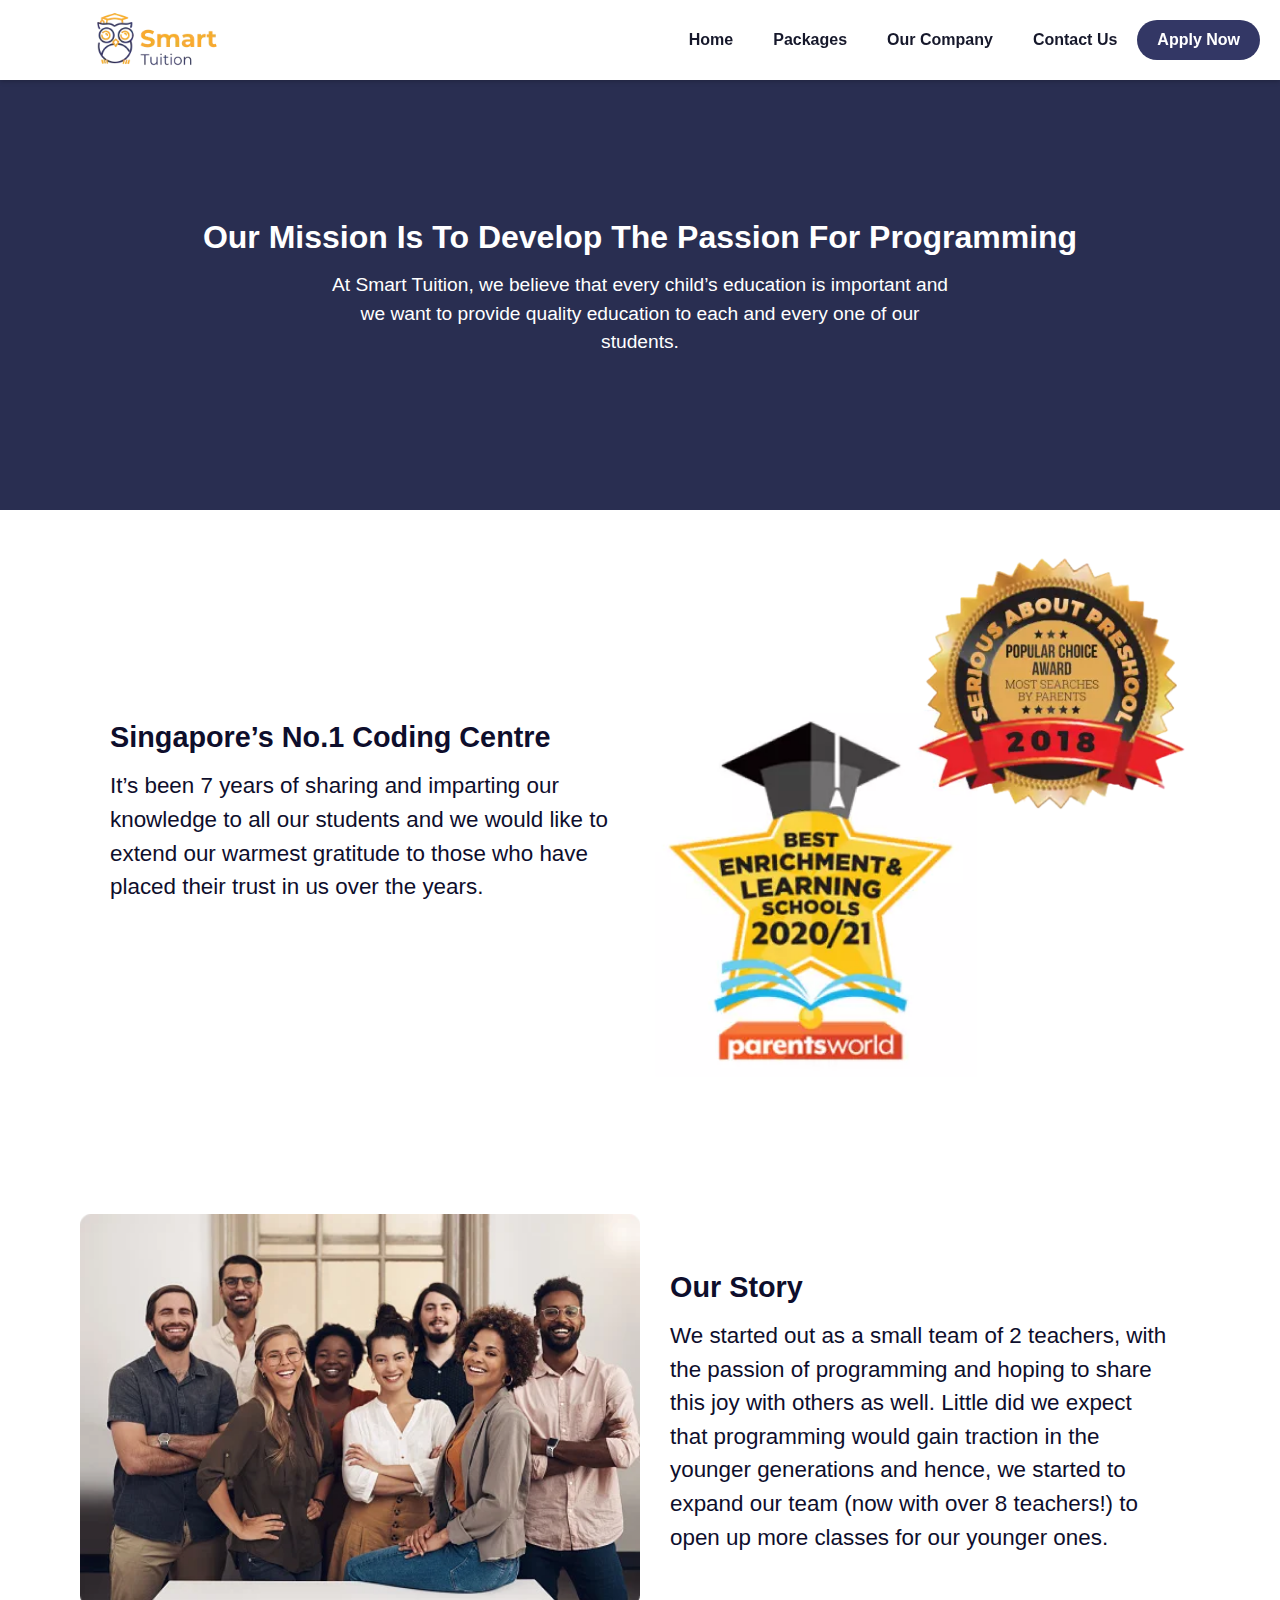
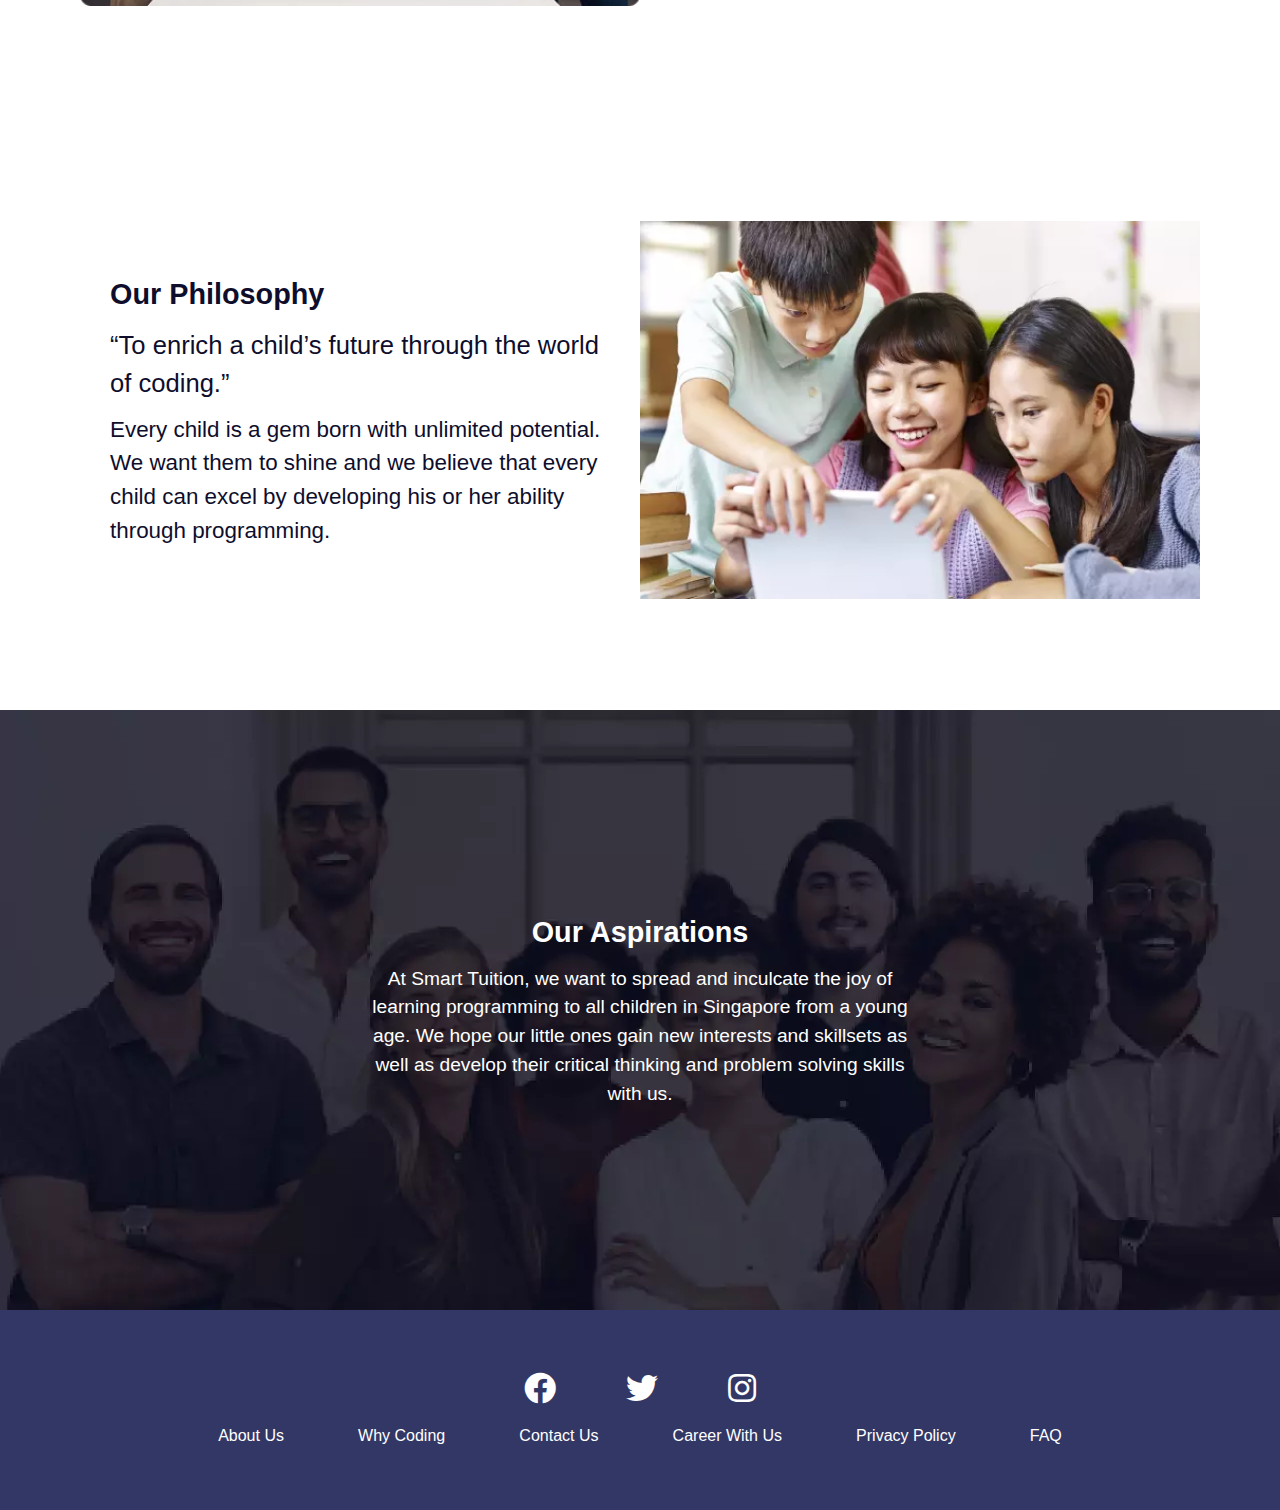
==== commit 645e1550: "content changes" ====
--- a/aboutus.html
+++ b/aboutus.html
@@ -157,7 +157,7 @@
               programming and hoping to share this joy with others as well.
               Little did we expect that programming would gain traction in the
               younger generations and hence, we started to expand our team (now
-              with over 8 teachers!) and to open up more classes for our younger
+              with over 8 teachers!) to open up more classes for our younger
               ones.
             </div>
           </div>
